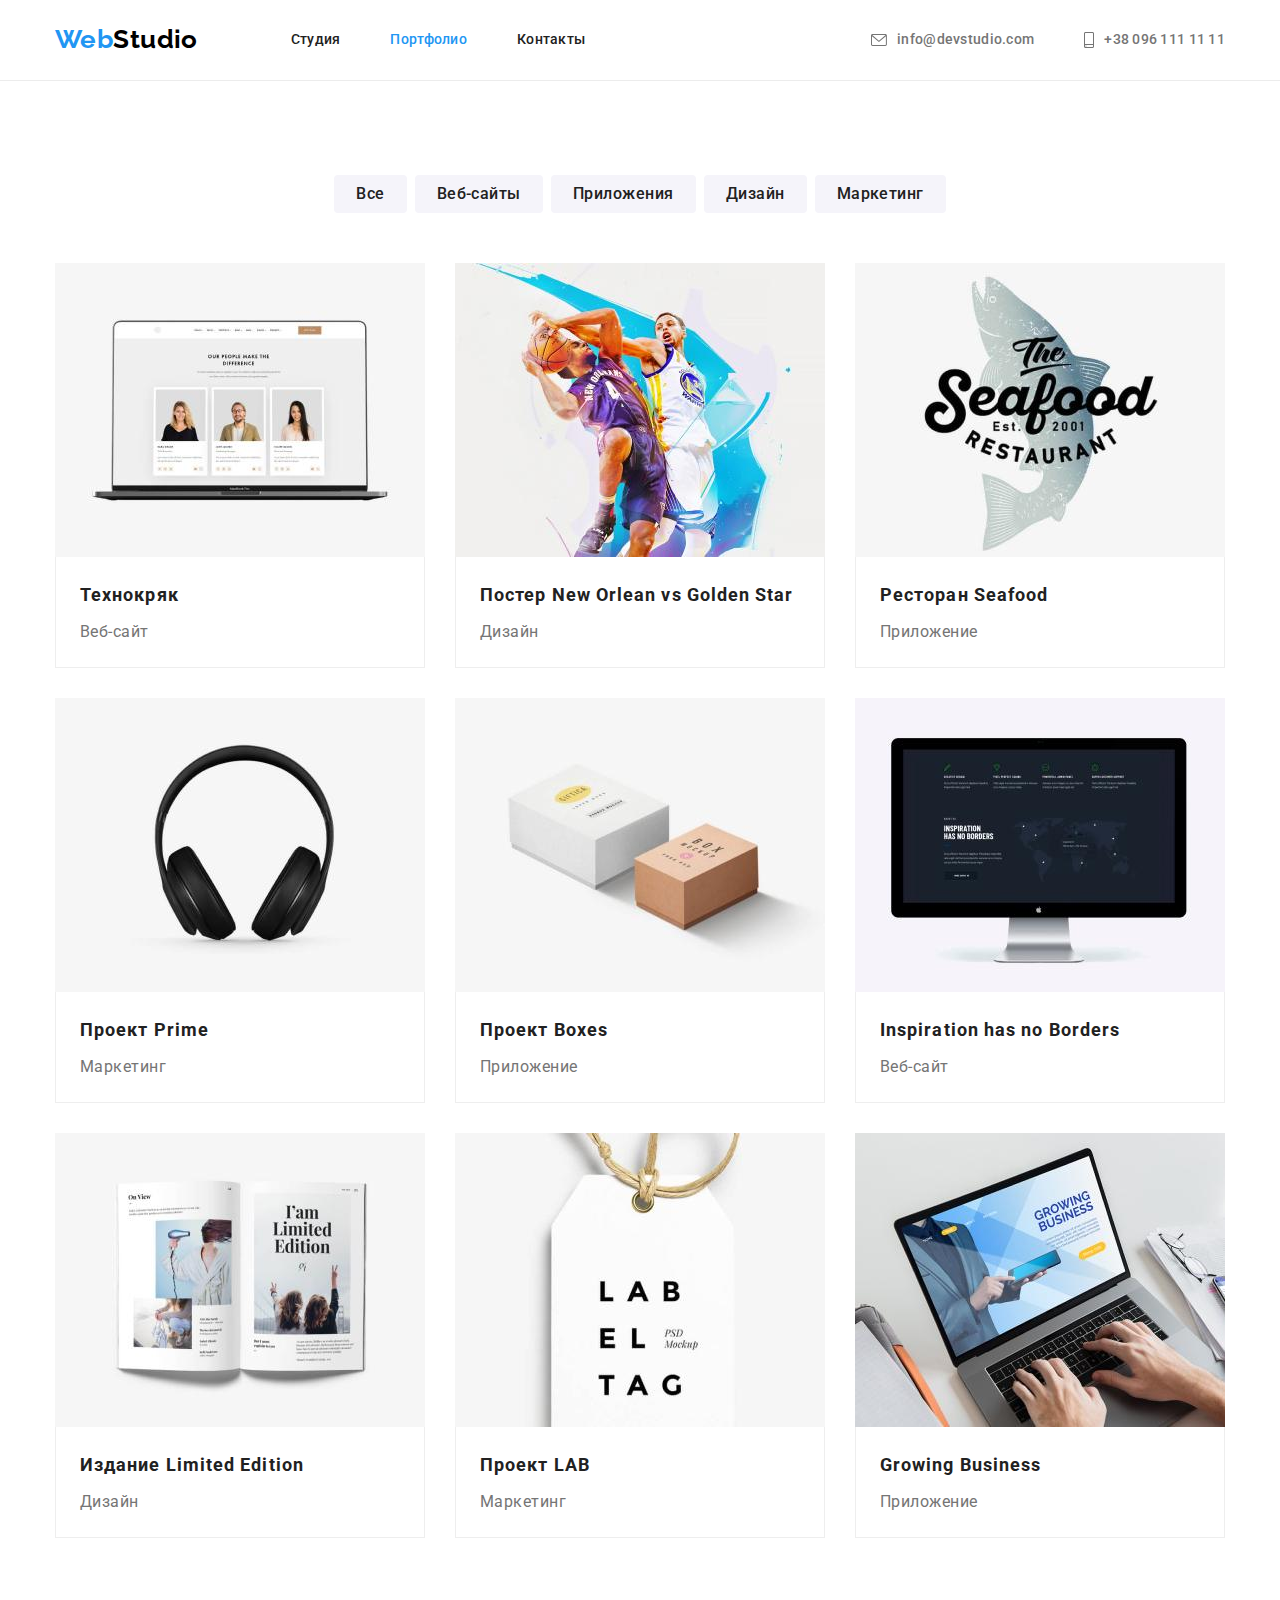
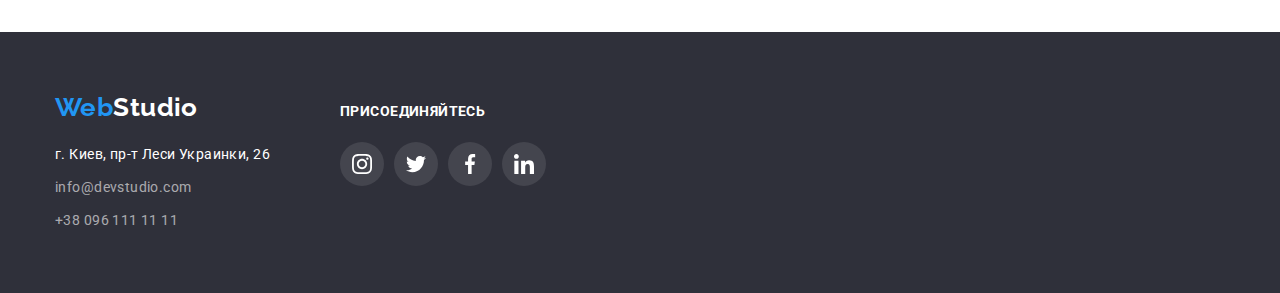
==== portfolio.html @ f8068afd "initial" ====
<!DOCTYPE html>
<html lang="ru">
  <head>
    <meta charset="UTF-8" />
    <meta http-equiv="X-UA-Compatible" content="IE=edge" />
    <meta name="viewport" content="width=device-width, initial-scale=1.0" />
    <link
      href="https://fonts.googleapis.com/css2?family=Raleway:wght@700&family=Roboto:wght@400;500;700;900&display=swap"
      rel="stylesheet"
    />
    <link
      rel="stylesheet"
      href="https://cdnjs.cloudflare.com/ajax/libs/modern-normalize/1.1.0/modern-normalize.min.css"
    />
    <link rel="stylesheet" href="./css/style.css" />
    <title>Студия</title>
  </head>

  <body class="page">
    <!-- header -->
    <header class="page-header">
      <div class="container">
        <nav class="header-nav">
          <a href="./index.html" class="logo primary link">
            <span class="logo accent">Web</span>Studio</a
          >
          <ul class="site-nav list">
            <li class="item"><a href="./index.html" class="link">Студия</a></li>
            <li class="item"><a href="./portfolio.html" class="link current">Портфолио</a></li>
            <li class="item"><a href="" class="link">Контакты</a></li>
          </ul>
        </nav>
        <ul class="contact-nav list">
          <li class="item">
            <a href="mailto:info@devstudio.com" class="link">
              <svg class="icon mail" width="16px" height="12px">
                <use href="./images/icons.svg#mail"></use>
              </svg>
              info@devstudio.com
            </a>
          </li>
          <li class="item">
            <a href="tel:+380961111111" class="link">
              <svg class="icon phone" width="10px" height="16px">
                <use href="./images/icons.svg#smartphone"></use>
              </svg>
              +38 096 111 11 11
            </a>
          </li>
        </ul>
      </div>
    </header>

    <main>
      <section class="section portfolio">
        <div class="container">
          <h1 class="portfolio-title">Портфолио</h1>
          <!-- Filters -->
          <ul class="portfolio-filter list">
            <li class="item"><button class="portfolio-button" type="button">Все</button></li>
            <li class="item"><button class="portfolio-button" type="button">Веб-сайты</button></li>
            <li class="item"><button class="portfolio-button" type="button">Приложения</button></li>
            <li class="item"><button class="portfolio-button" type="button">Дизайн</button></li>
            <li class="item"><button class="portfolio-button" type="button">Маркетинг</button></li>
          </ul>
          <!-- Portfolio -->
          <ul class="portfolio-list list">
            <li class="item">
              <a class="link" href="">
                <img src="./images/techocrack.jpg" alt="Веб-сайт" width="370" />
                <div class="item-content">
                  <h2 class="title">Технокряк</h2>
                  <p class="desc">Веб-сайт</p>
                </div>
              </a>
            </li>
            <li class="item">
              <a class="link" href="">
                <img src="./images/poster.jpg" alt="Дизайн" width="370" />
                <div class="item-content">
                  <h2 class="title">Постер New Orlean vs Golden Star</h2>
                  <p class="desc">Дизайн</p>
                </div>
              </a>
            </li>
            <li class="item">
              <a class="link" href="">
                <img src="./images/seafood.jpg" alt="Приложение" width="370" />
                <div class="item-content">
                  <h2 class="title">Ресторан Seafood</h2>
                  <p class="desc">Приложение</p>
                </div>
              </a>
            </li>
            <li class="item">
              <a class="link" href="">
                <img src="./images/prime.jpg" alt="Маркетинг" width="370" />
                <div class="item-content">
                  <h2 class="title">Проект Prime</h2>
                  <p class="desc">Маркетинг</p>
                </div>
              </a>
            </li>
            <li class="item">
              <a class="link" href="">
                <img src="./images/boxes.jpg" alt="Приложение" width="370" />
                <div class="item-content">
                  <h2 class="title">Проект Boxes</h2>
                  <p class="desc">Приложение</p>
                </div>
              </a>
            </li>
            <li class="item">
              <a class="link" href="">
                <img src="./images/inspiration-no-borders.jpg" alt="Веб-сайт" width="370" />
                <div class="item-content">
                  <h2 class="title">Inspiration has no Borders</h2>
                  <p class="desc">Веб-сайт</p>
                </div>
              </a>
            </li>
            <li class="item">
              <a class="link" href="">
                <img src="./images/limited-edition.jpg" alt="Дизайн" width="370" />
                <div class="item-content">
                  <h2 class="title">Издание Limited Edition</h2>
                  <p class="desc">Дизайн</p>
                </div>
              </a>
            </li>
            <li class="item">
              <a class="link" href="">
                <img src="./images/lab.jpg" alt="Маркетинг" width="370" />
                <div class="item-content">
                  <h2 class="title">Проект LAB</h2>
                  <p class="desc">Маркетинг</p>
                </div>
              </a>
            </li>
            <li class="item">
              <a class="link" href="">
                <img src="./images/growing-business.jpg" alt="Приложение" width="370" />
                <div class="item-content">
                  <h2 class="title">Growing Business</h2>
                  <p class="desc">Приложение</p>
                </div>
              </a>
            </li>
          </ul>
        </div>
      </section>
    </main>

    <!-- footer -->
    <footer class="page-footer">
      <div class="container">
        <div class="footer-address">
          <a href="./index.html" class="logo secondary link"
            ><span class="logo accent">Web</span>Studio
          </a>
          <address>
            <ul class="contact-nav-footer list">
              <li><p class="address">г. Киев, пр-т Леси Украинки, 26</p></li>
              <li>
                <a href="mailto:info@devstudio.com" class="link email">info@devstudio.com</a>
              </li>
              <li><a href="tel:+380961111111" class="link tel">+38 096 111 11 11</a></li>
            </ul>
          </address>
        </div>
        <div class="footer-social-links">
          <strong class="footer-social-title">ПРИСОЕДИНЯЙТЕСЬ</strong>
          <ul class="footer-social-items list">
            <li class="social-item">
              <a href="" class="link" aria-label="Инстаграмм">
                <div class="tumb">
                  <svg class="icon" width="20px" height="20px">
                    <use href="./images/icons.svg#instagram"></use>
                  </svg>
                </div>
              </a>
            </li>
            <li class="social-item">
              <a href="" class="link" aria-label="Твиттер">
                <div class="tumb">
                  <svg class="icon" width="20px" height="20px">
                    <use href="./images/icons.svg#twitter"></use>
                  </svg>
                </div>
              </a>
            </li>
            <li class="social-item">
              <a href="" class="link" aria-label="Фэйсбук">
                <div class="tumb">
                  <svg class="icon" width="20px" height="20px">
                    <use href="./images/icons.svg#facebook"></use>
                  </svg>
                </div>
              </a>
            </li>
            <li class="social-item">
              <a href="" class="link" aria-label="Линкедин">
                <div class="tumb">
                  <svg class="icon" width="20px" height="20px">
                    <use href="./images/icons.svg#linkedin"></use>
                  </svg>
                </div>
              </a>
            </li>
          </ul>
        </div>
      </div>
    </footer>
  </body>
</html>
---- css/style.css ----
/* Палитра
цвет основного текста #757575 
вторичный цвет текста #212121
белый цвет #FFFFFF
акцент 1 (синий) #2196F3
акцент 2 (серый) #2F303A
*/
:root {
  --text-color-primary: #757575;
  --text-color-title: #212121;
  --text-color-white: #ffffff;
  --text-color-black: #000000;
  --accent-color-primary: #2196f3;
  --accent-color-secondary: #2f303a;
}
html {
  box-sizing: border-box;
}
*,
*::before,
*::after {
  box-sizing: inherit;
}
body {
  font-family: Roboto, sans-serif;
  letter-spacing: 0.03em;
  font-size: 14px;
  line-height: 1.71;

  background-color: var(--text-color-white);
  color: var(--text-color-primary);
}
h1,
h2,
h3,
h4,
h5,
h6,
p {
  margin: 0;
}
img {
  display: block;
  max-width: 100%;
  height: auto;
}
.list {
  list-style: none;
  margin: 0;
  padding: 0;
}
.link {
  text-decoration: none;
}
.container {
  width: 1200px;
  padding-left: 15px;
  padding-right: 15px;
  margin: 0 auto;
}
/* Header */
.page-header {
  /* display: flex; */
  max-width: 1600px;
  margin-left: auto;
  margin-right: auto;
  border-bottom: 1px solid #ececec;
}
.header-logo {
  display: block;
}
.page-header .container {
  display: flex;
}
.header-nav {
  display: flex;
  align-items: center;
}
.logo {
  font-family: Raleway, sans-serif;
  font-weight: 700;
  font-size: 26px;
  line-height: 1.2;

  color: var(--text-color-black);
}
.logo.accent {
  color: var(--accent-color-primary);
}
.site-nav {
  margin-left: 93px;
}
.contact-nav {
  margin-left: auto;
  align-items: center;
}
.site-nav,
.contact-nav {
  display: flex;
}
.site-nav .item:not(:last-child),
.contact-nav .item:not(:last-child) {
  margin-right: 50px;
}
.contact-nav .icon {
  margin-right: 10px;
  fill: currentColor;
}
.site-nav .link,
.contact-nav .link {
  display: inline-flex;
  padding-top: 32px;
  padding-bottom: 32px;
  align-items: center;

  font-weight: 500;
  line-height: 1.14;
  letter-spacing: 0.02em;
}
.site-nav .link {
  color: var(--text-color-title);
}
.contact-nav .link {
  color: var(--text-color-primary);
}
.site-nav .link:hover,
.site-nav .link:focus,
.contact-nav .link:hover,
.contact-nav .link:focus,
.site-nav .link.current {
  color: var(--accent-color-primary);
}

/* Hero */
.hero {
  padding-top: 200px;
  padding-bottom: 200px;
  margin-left: auto;
  margin-right: auto;
  height: 600px;
  max-width: 1600px;

  background-color: var(--accent-color-secondary);
  background-image: linear-gradient(to right, rgba(47, 48, 58, 0.4), rgba(47, 48, 58, 0.4)),
    url(../images/hero-comp.jpg);
  background-repeat: no-repeat;
  background-size: cover;
  background-position: center;
}
.hero-title {
  width: 696px;
  margin-left: auto;
  margin-right: auto;
  margin-top: 0;
  margin-bottom: 30px;

  font-weight: 900;
  font-size: 44px;
  line-height: 1.36;
  text-align: center;
  letter-spacing: 0.06em;
  text-transform: uppercase;

  color: var(--text-color-white);
}
.hero-button {
  display: block;
  padding: 10px 32px;
  margin-left: auto;
  margin-right: auto;

  border-radius: 4px;
  border: none;
  outline: none;

  font-family: inherit;
  font-weight: 700;
  font-size: 16px;
  line-height: 1.87;
  text-align: center;
  letter-spacing: 0.06em;

  background-color: var(--accent-color-primary);
  border-color: var(--accent-color-primary);
  color: var(--text-color-white);

  cursor: pointer;
}

/* Section */
.section {
  padding-top: 94px;
  padding-bottom: 94px;
  max-width: 1600px;
  margin-left: auto;
  margin-right: auto;
}
.section-title {
  margin-top: 0;
  margin-bottom: 50px;

  font-weight: 700;
  font-size: 36px;
  line-height: 1.67;
  text-align: center;

  color: var(--text-color-title);
}

/* Features */
.feature-list {
  display: flex;
}
.feature .section-title {
  visibility: hidden;
  font-size: 0;
  margin-bottom: 0;
}
.feature-list .item {
  width: calc((100% - 90px) / 4);
}
.feature-icons {
  display: flex;
  align-items: center;
  justify-content: center;
  margin-bottom: 30px;
  height: 120px;
  border-radius: 4px;
  background-size: 70px 70px;
  background-color: #f5f4fa;
}
.feature-list .item:not(:last-child) {
  margin-right: 30px;
}
.feature-list .title {
  margin-top: 0;
  margin-bottom: 10px;

  font-weight: 700;
  line-height: 1.14;
  font-size: 14px;
  text-transform: uppercase;

  color: var(--text-color-title);
}
.feature-list .text {
  margin-top: 0;
  margin-bottom: 0;
}
/* Our work */
.works {
  padding-top: 0;
}
.work-list {
  display: flex;
}
.work-list .item.item:not(:last-child) {
  margin-right: 30px;
}
/* Our command */
.our-command {
  /* padding-top: 94px;
  padding-bottom: 94px; */
  background-color: #f5f4fa;
}
.our-command .item {
  box-shadow: 0px 1px 3px rgba(0, 0, 0, 0.12), 0px 1px 1px rgba(0, 0, 0, 0.14),
    0px 2px 1px rgba(0, 0, 0, 0.2);
  border-radius: 0px 0px 4px 4px;
  background-color: var(--text-color-white);
}
.our-command .item-content {
  padding: 30px 32px;
}
.our-command .item.item:not(:last-child) {
  margin-right: 30px;
}
.our-command-list {
  display: flex;
}
.our-command-list .title {
  margin-top: 0;
  margin-bottom: 10px;

  font-weight: 500;
  font-size: 16px;
  line-height: 1.87;
  text-align: center;

  color: var(--text-color-title);
}
.our-command-list .text {
  margin-top: 0px;
  margin-bottom: 16px;

  font-size: 16px;
  line-height: 1.87;
  text-align: center;
}
.social-items {
  display: flex;
}
.social-item:not(:last-child) {
  margin-right: 10px;
}
.social-item .tumb {
  width: 44px;
  height: 44px;
  padding: 12px;
  border-radius: 50%;
}
.our-command-list .social-item .tumb {
  background-color: var(--text-color-white);
  color: #afb1b8;
}
.social-item .icon {
  fill: currentColor;
}
.our-command-list .social-item .tumb:hover,
.our-command-list .social-item .tumb:focus,
.our-command-list .social-item .tumb:active {
  color: var(--text-color-white);
  background-color: var(--accent-color-primary);
}

/* Portfolio */

.portfolio-title {
  visibility: hidden;
  margin-left: auto;
  margin-right: auto;
  font-size: 0;
  margin-bottom: 0;
}
.portfolio-filter {
  display: flex;
  margin-bottom: 50px;
  justify-content: center;
}
.portfolio-filter .item.item:not(:last-child) {
  margin-right: 8px;
}
.portfolio-button {
  display: block;
  padding: 6px 22px;
  border-radius: 4px;
  border: none;
  outline: none;

  font-style: normal;
  font-weight: 500;
  font-size: 16px;
  line-height: 1.62;
  letter-spacing: 0.03em;

  color: var(--text-color-title);
  border-color: #f5f4fa;
  background-color: #f5f4fa;
}
.portfolio-button:hover,
.portfolio-button:focus {
  box-shadow: 0px 3px 1px rgba(0, 0, 0, 0.1), 0px 1px 2px rgba(0, 0, 0, 0.08),
    0px 2px 2px rgba(0, 0, 0, 0.12);

  background-color: var(--accent-color-primary);
  color: var(--text-color-white);
  cursor: pointer;
}
.portfolio-list {
  display: flex;
  flex-wrap: wrap;
}
.portfolio-list .item:not(:nth-child(3n)) {
  margin-right: 30px;
}
.portfolio-list .item:not(:nth-last-child(-n + 3)) {
  margin-bottom: 30px;
}
.portfolio-list .link {
  display: block;
  font-style: normal;
  text-decoration: none;
}
.portfolio-list .title {
  margin-top: 0;
  margin-bottom: 4px;

  font-weight: 700;
  font-size: 18px;
  line-height: 2;
  letter-spacing: 0.06em;

  color: var(--text-color-title);
}
.portfolio-list .item-content {
  padding: 20px 24px;

  border-left: 1px solid #eeeeee;
  border-right: 1px solid #eeeeee;
  border-bottom: 1px solid #eeeeee;
  box-sizing: border-box;
}
.portfolio-list .desc {
  font-weight: 400;
  font-size: 16px;
  line-height: 1.88;
  letter-spacing: 0.03em;

  color: var(--text-color-primary);
}
.portfolio-list .link:hover,
.portfolio-list .link:focus {
  box-shadow: 0px 1px 1px rgba(0, 0, 0, 0.12), 0px 4px 4px rgba(0, 0, 0, 0.06),
    1px 4px 6px rgba(0, 0, 0, 0.16);
}
/* Clients */

.clients {
  display: flex;
  margin-left: auto;
  margin-right: auto;
}
.clients-item:not(:last-child) {
  margin-right: 30px;
}
.clients-item .tumb {
  width: 170px;
  height: 92px;
  padding: 16px 32px;
  border: 1px solid #afb1b8;
  border-radius: 4px;
  background-color: var(--text-color-white);
  color: #afb1b8;
}
.clients-item .icon {
  fill: currentColor;
}
.clients-item .tumb:hover,
.clients-item .tumb:focus,
.clients-item .tumb:active {
  color: var(--accent-color-primary);
  border-color: var(--accent-color-primary);
}

/* Footer */
.page-footer {
  /* display: flex; */
  max-width: 1600px;
  margin-left: auto;
  margin-right: auto;
  padding-top: 60px;
  padding-bottom: 60px;
  background-color: var(--accent-color-secondary);
}
.page-footer .container {
  display: flex;
  align-items: baseline;
}
.logo.secondary {
  display: inline-block;
  margin-top: 0;
  margin-bottom: 20px;

  color: var(--text-color-white);
}
.contact-nav-footer {
  font-style: normal;
}
.contact-nav-footer .address {
  display: inline-block;
  margin-top: 0;
  margin-bottom: 9px;

  color: var(--text-color-white);
}
.contact-nav-footer .link {
  margin-bottom: 9px;

  color: rgba(255, 255, 255, 0.6);
}
.link.email {
  display: inline-block;
  margin-bottom: 9px;
}
.contact-nav-footer .link:hover,
.contact-nav-footer .link:focus {
  color: var(--accent-color-primary);
}
.footer-social-links {
  margin-left: 70px;
}
.footer-social-title {
  display: block;
  margin-bottom: 20px;

  font-weight: 700;
  line-height: 1.42;

  text-transform: uppercase;
  color: var(--text-color-white);
}
.footer-social-items .social-item .tumb {
  background: rgba(255, 255, 255, 0.1);
  color: var(--text-color-white);
}
.footer-social-items {
  display: flex;
}
.social-item .icon {
  fill: currentColor;
}
.footer-social-links .social-item .tumb:hover,
.footer-social-links .social-item .tumb:focus,
.footer-social-links .social-item .tumb:active {
  background-color: var(--accent-color-primary);
}
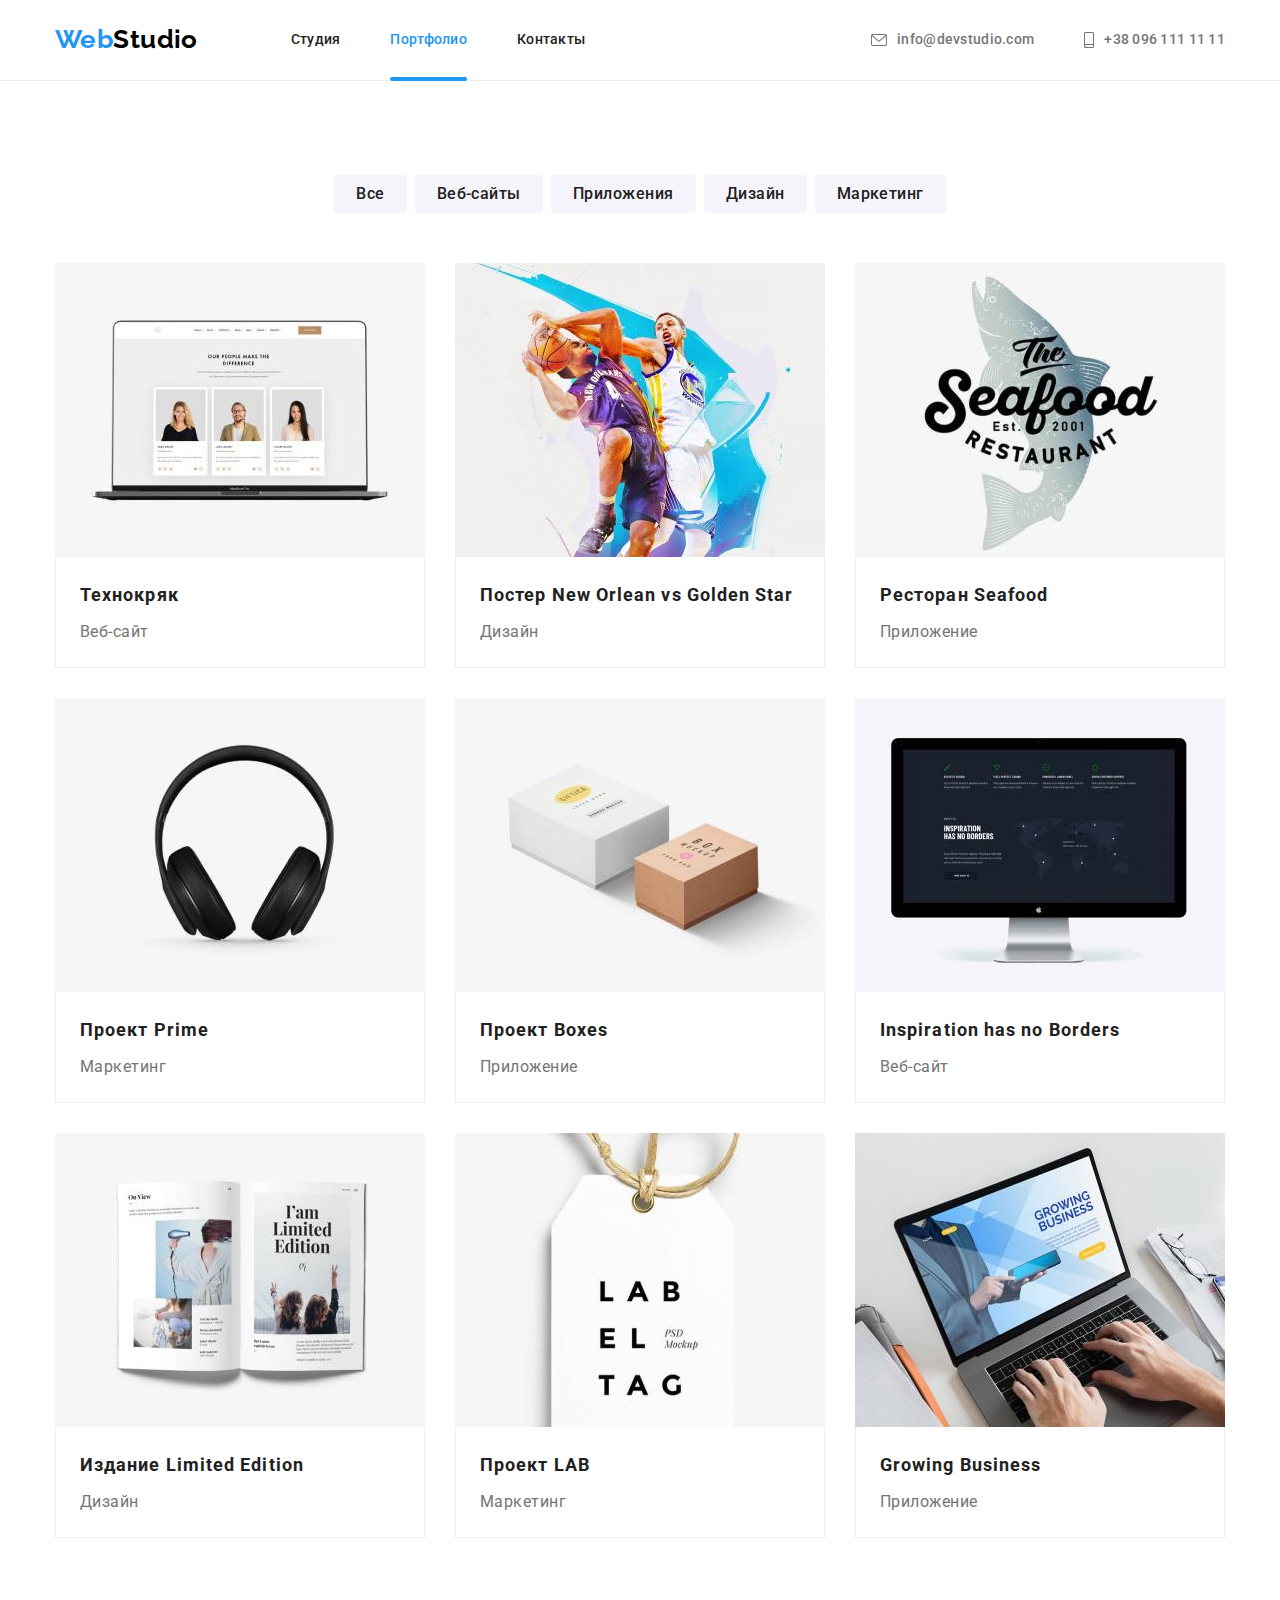
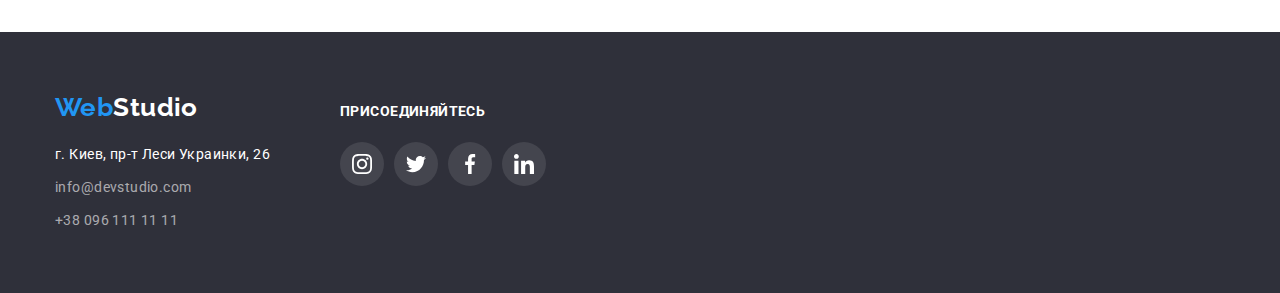
==== commit d08532e9: "after lesson 9" ====
--- a/portfolio.html
+++ b/portfolio.html
@@ -67,7 +67,14 @@
           <ul class="portfolio-list list">
             <li class="item">
               <a class="link" href="">
-                <img src="./images/techocrack.jpg" alt="Веб-сайт" width="370" />
+                <div class="thumb">
+                  <img src="./images/techocrack.jpg" alt="Веб-сайт" width="370" />
+                  <p class="overlay-desc">
+                    Ресурс предлагает комплексные предложения с разным уровнем функционала и
+                    сервисов. Все это позволит посетителю получить исчерпывающие сведения о компании
+                    или частном лице.
+                  </p>
+                </div>
                 <div class="item-content">
                   <h2 class="title">Технокряк</h2>
                   <p class="desc">Веб-сайт</p>
@@ -76,7 +83,14 @@
             </li>
             <li class="item">
               <a class="link" href="">
-                <img src="./images/poster.jpg" alt="Дизайн" width="370" />
+                <div class="thumb">
+                  <img src="./images/poster.jpg" alt="Дизайн" width="370" />
+                  <p class="overlay-desc">
+                    Ресурс предлагает комплексные предложения с разным уровнем функционала и
+                    сервисов. Все это позволит посетителю получить исчерпывающие сведения о компании
+                    или частном лице.
+                  </p>
+                </div>
                 <div class="item-content">
                   <h2 class="title">Постер New Orlean vs Golden Star</h2>
                   <p class="desc">Дизайн</p>
@@ -85,7 +99,14 @@
             </li>
             <li class="item">
               <a class="link" href="">
-                <img src="./images/seafood.jpg" alt="Приложение" width="370" />
+                <div class="thumb">
+                  <img src="./images/seafood.jpg" alt="Приложение" width="370" />
+                  <p class="overlay-desc">
+                    Ресурс предлагает комплексные предложения с разным уровнем функционала и
+                    сервисов. Все это позволит посетителю получить исчерпывающие сведения о компании
+                    или частном лице.
+                  </p>
+                </div>
                 <div class="item-content">
                   <h2 class="title">Ресторан Seafood</h2>
                   <p class="desc">Приложение</p>
@@ -94,7 +115,14 @@
             </li>
             <li class="item">
               <a class="link" href="">
-                <img src="./images/prime.jpg" alt="Маркетинг" width="370" />
+                <div class="thumb">
+                  <img src="./images/prime.jpg" alt="Маркетинг" width="370" />
+                  <p class="overlay-desc">
+                    Ресурс предлагает комплексные предложения с разным уровнем функционала и
+                    сервисов. Все это позволит посетителю получить исчерпывающие сведения о компании
+                    или частном лице.
+                  </p>
+                </div>
                 <div class="item-content">
                   <h2 class="title">Проект Prime</h2>
                   <p class="desc">Маркетинг</p>
@@ -103,7 +131,14 @@
             </li>
             <li class="item">
               <a class="link" href="">
-                <img src="./images/boxes.jpg" alt="Приложение" width="370" />
+                <div class="thumb">
+                  <img src="./images/boxes.jpg" alt="Приложение" width="370" />
+                  <p class="overlay-desc">
+                    Ресурс предлагает комплексные предложения с разным уровнем функционала и
+                    сервисов. Все это позволит посетителю получить исчерпывающие сведения о компании
+                    или частном лице.
+                  </p>
+                </div>
                 <div class="item-content">
                   <h2 class="title">Проект Boxes</h2>
                   <p class="desc">Приложение</p>
@@ -112,7 +147,14 @@
             </li>
             <li class="item">
               <a class="link" href="">
-                <img src="./images/inspiration-no-borders.jpg" alt="Веб-сайт" width="370" />
+                <div class="thumb">
+                  <img src="./images/inspiration-no-borders.jpg" alt="Веб-сайт" width="370" />
+                  <p class="overlay-desc">
+                    Ресурс предлагает комплексные предложения с разным уровнем функционала и
+                    сервисов. Все это позволит посетителю получить исчерпывающие сведения о компании
+                    или частном лице.
+                  </p>
+                </div>
                 <div class="item-content">
                   <h2 class="title">Inspiration has no Borders</h2>
                   <p class="desc">Веб-сайт</p>
@@ -121,7 +163,14 @@
             </li>
             <li class="item">
               <a class="link" href="">
-                <img src="./images/limited-edition.jpg" alt="Дизайн" width="370" />
+                <div class="thumb">
+                  <img src="./images/limited-edition.jpg" alt="Дизайн" width="370" />
+                  <p class="overlay-desc">
+                    Ресурс предлагает комплексные предложения с разным уровнем функционала и
+                    сервисов. Все это позволит посетителю получить исчерпывающие сведения о компании
+                    или частном лице.
+                  </p>
+                </div>
                 <div class="item-content">
                   <h2 class="title">Издание Limited Edition</h2>
                   <p class="desc">Дизайн</p>
@@ -130,7 +179,14 @@
             </li>
             <li class="item">
               <a class="link" href="">
-                <img src="./images/lab.jpg" alt="Маркетинг" width="370" />
+                <div class="thumb">
+                  <img src="./images/lab.jpg" alt="Маркетинг" width="370" />
+                  <p class="overlay-desc">
+                    Ресурс предлагает комплексные предложения с разным уровнем функционала и
+                    сервисов. Все это позволит посетителю получить исчерпывающие сведения о компании
+                    или частном лице.
+                  </p>
+                </div>
                 <div class="item-content">
                   <h2 class="title">Проект LAB</h2>
                   <p class="desc">Маркетинг</p>
@@ -139,7 +195,14 @@
             </li>
             <li class="item">
               <a class="link" href="">
-                <img src="./images/growing-business.jpg" alt="Приложение" width="370" />
+                <div class="thumb">
+                  <img src="./images/growing-business.jpg" alt="Приложение" width="370" />
+                  <p class="overlay-desc">
+                    Ресурс предлагает комплексные предложения с разным уровнем функционала и
+                    сервисов. Все это позволит посетителю получить исчерпывающие сведения о компании
+                    или частном лице.
+                  </p>
+                </div>
                 <div class="item-content">
                   <h2 class="title">Growing Business</h2>
                   <p class="desc">Приложение</p>
--- a/css/style.css
+++ b/css/style.css
@@ -98,6 +98,9 @@
 .contact-nav {
   display: flex;
 }
+.site-nav .item {
+  position: relative;
+}
 .site-nav .item:not(:last-child),
 .contact-nav .item:not(:last-child) {
   margin-right: 50px;
@@ -129,6 +132,16 @@
 .contact-nav .link:focus,
 .site-nav .link.current {
   color: var(--accent-color-primary);
+}
+.site-nav .link.current::after {
+  content: '';
+  position: absolute;
+  width: 100%;
+  height: 4px;
+  left: 0;
+  bottom: -1px;
+  background-color: var(--accent-color-primary);
+  border-radius: 2px;
 }
 
 /* Hero */
@@ -254,8 +267,26 @@
 .work-list {
   display: flex;
 }
+.work-list .item {
+  position: relative;
+}
 .work-list .item.item:not(:last-child) {
   margin-right: 30px;
+}
+.work-list p {
+  position: absolute;
+  left: 0;
+  bottom: 0;
+  padding-top: 27px;
+  padding-bottom: 27px;
+  height: 70px;
+  width: 100%;
+  font-weight: 700;
+  line-height: 1.14;
+  text-align: center;
+  text-transform: uppercase;
+  color: var(--text-color-white);
+  background: rgba(47, 48, 58, 0.8);
 }
 /* Our command */
 .our-command {
@@ -323,96 +354,6 @@
   background-color: var(--accent-color-primary);
 }
 
-/* Portfolio */
-
-.portfolio-title {
-  visibility: hidden;
-  margin-left: auto;
-  margin-right: auto;
-  font-size: 0;
-  margin-bottom: 0;
-}
-.portfolio-filter {
-  display: flex;
-  margin-bottom: 50px;
-  justify-content: center;
-}
-.portfolio-filter .item.item:not(:last-child) {
-  margin-right: 8px;
-}
-.portfolio-button {
-  display: block;
-  padding: 6px 22px;
-  border-radius: 4px;
-  border: none;
-  outline: none;
-
-  font-style: normal;
-  font-weight: 500;
-  font-size: 16px;
-  line-height: 1.62;
-  letter-spacing: 0.03em;
-
-  color: var(--text-color-title);
-  border-color: #f5f4fa;
-  background-color: #f5f4fa;
-}
-.portfolio-button:hover,
-.portfolio-button:focus {
-  box-shadow: 0px 3px 1px rgba(0, 0, 0, 0.1), 0px 1px 2px rgba(0, 0, 0, 0.08),
-    0px 2px 2px rgba(0, 0, 0, 0.12);
-
-  background-color: var(--accent-color-primary);
-  color: var(--text-color-white);
-  cursor: pointer;
-}
-.portfolio-list {
-  display: flex;
-  flex-wrap: wrap;
-}
-.portfolio-list .item:not(:nth-child(3n)) {
-  margin-right: 30px;
-}
-.portfolio-list .item:not(:nth-last-child(-n + 3)) {
-  margin-bottom: 30px;
-}
-.portfolio-list .link {
-  display: block;
-  font-style: normal;
-  text-decoration: none;
-}
-.portfolio-list .title {
-  margin-top: 0;
-  margin-bottom: 4px;
-
-  font-weight: 700;
-  font-size: 18px;
-  line-height: 2;
-  letter-spacing: 0.06em;
-
-  color: var(--text-color-title);
-}
-.portfolio-list .item-content {
-  padding: 20px 24px;
-
-  border-left: 1px solid #eeeeee;
-  border-right: 1px solid #eeeeee;
-  border-bottom: 1px solid #eeeeee;
-  box-sizing: border-box;
-}
-.portfolio-list .desc {
-  font-weight: 400;
-  font-size: 16px;
-  line-height: 1.88;
-  letter-spacing: 0.03em;
-
-  color: var(--text-color-primary);
-}
-.portfolio-list .link:hover,
-.portfolio-list .link:focus {
-  box-shadow: 0px 1px 1px rgba(0, 0, 0, 0.12), 0px 4px 4px rgba(0, 0, 0, 0.06),
-    1px 4px 6px rgba(0, 0, 0, 0.16);
-}
 /* Clients */
 
 .clients {
@@ -442,6 +383,118 @@
   border-color: var(--accent-color-primary);
 }
 
+/* Portfolio */
+
+.portfolio-title {
+  visibility: hidden;
+  margin-left: auto;
+  margin-right: auto;
+  font-size: 0;
+  margin-bottom: 0;
+}
+.portfolio-filter {
+  display: flex;
+  margin-bottom: 50px;
+  justify-content: center;
+}
+.portfolio-filter .item.item:not(:last-child) {
+  margin-right: 8px;
+}
+.portfolio-button {
+  display: block;
+  padding: 6px 22px;
+  border-radius: 4px;
+  border: none;
+  outline: none;
+
+  font-style: normal;
+  font-weight: 500;
+  font-size: 16px;
+  line-height: 1.62;
+  letter-spacing: 0.03em;
+
+  color: var(--text-color-title);
+  border-color: #f5f4fa;
+  background-color: #f5f4fa;
+}
+.portfolio-button:hover,
+.portfolio-button:focus {
+  box-shadow: 0px 3px 1px rgba(0, 0, 0, 0.1), 0px 1px 2px rgba(0, 0, 0, 0.08),
+    0px 2px 2px rgba(0, 0, 0, 0.12);
+
+  background-color: var(--accent-color-primary);
+  color: var(--text-color-white);
+  cursor: pointer;
+}
+.portfolio-list {
+  display: flex;
+  flex-wrap: wrap;
+}
+.portfolio-list .item:not(:nth-child(3n)) {
+  margin-right: 30px;
+}
+.portfolio-list .item:not(:nth-last-child(-n + 3)) {
+  margin-bottom: 30px;
+}
+.portfolio-list .link {
+  display: block;
+  font-style: normal;
+  text-decoration: none;
+}
+.portfolio-list .title {
+  margin-top: 0;
+  margin-bottom: 4px;
+
+  font-weight: 700;
+  font-size: 18px;
+  line-height: 2;
+  letter-spacing: 0.06em;
+
+  color: var(--text-color-title);
+}
+.portfolio-list .item-content {
+  padding: 20px 24px;
+
+  border-left: 1px solid #eeeeee;
+  border-right: 1px solid #eeeeee;
+  border-bottom: 1px solid #eeeeee;
+  box-sizing: border-box;
+}
+.portfolio-list .desc {
+  font-weight: 400;
+  font-size: 16px;
+  line-height: 1.88;
+  letter-spacing: 0.03em;
+
+  color: var(--text-color-primary);
+}
+.portfolio-list .thumb {
+  position: relative;
+}
+.portfolio-list .overlay-desc {
+  position: absolute;
+  left: 0;
+  top: 0;
+
+  padding: 63px 24px;
+  width: 100%;
+  height: 100%;
+  font-size: 18px;
+  line-height: 1.56;
+  letter-spacing: 0.03em;
+
+  color: var(--text-color-white);
+  background: rgba(33, 150, 243, 0.9);
+  opacity: 0;
+}
+.portfolio-list .link:hover,
+.portfolio-list .link:focus {
+  box-shadow: 0px 1px 1px rgba(0, 0, 0, 0.12), 0px 4px 4px rgba(0, 0, 0, 0.06),
+    1px 4px 6px rgba(0, 0, 0, 0.16);
+}
+.portfolio-list .link:hover .overlay-desc {
+  opacity: 1;
+}
 /* Footer */
 .page-footer {
   /* display: flex; */
